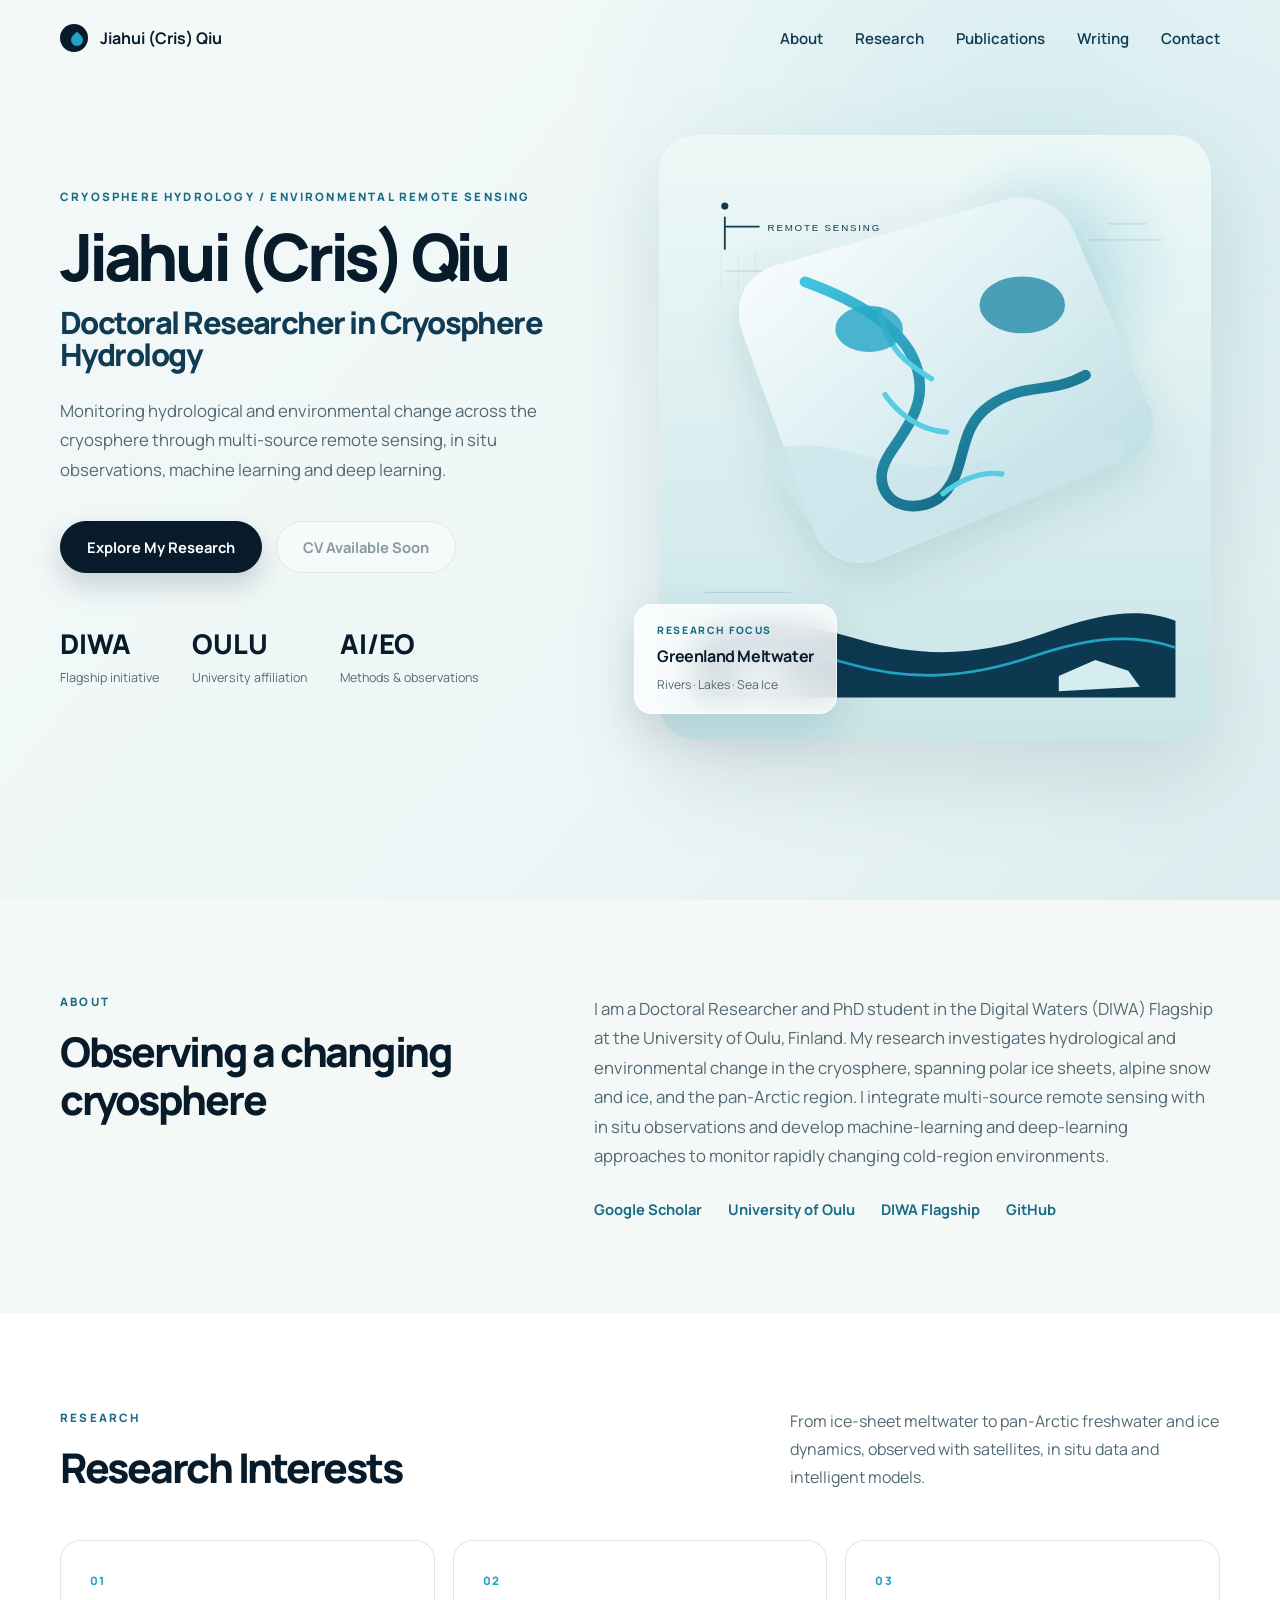
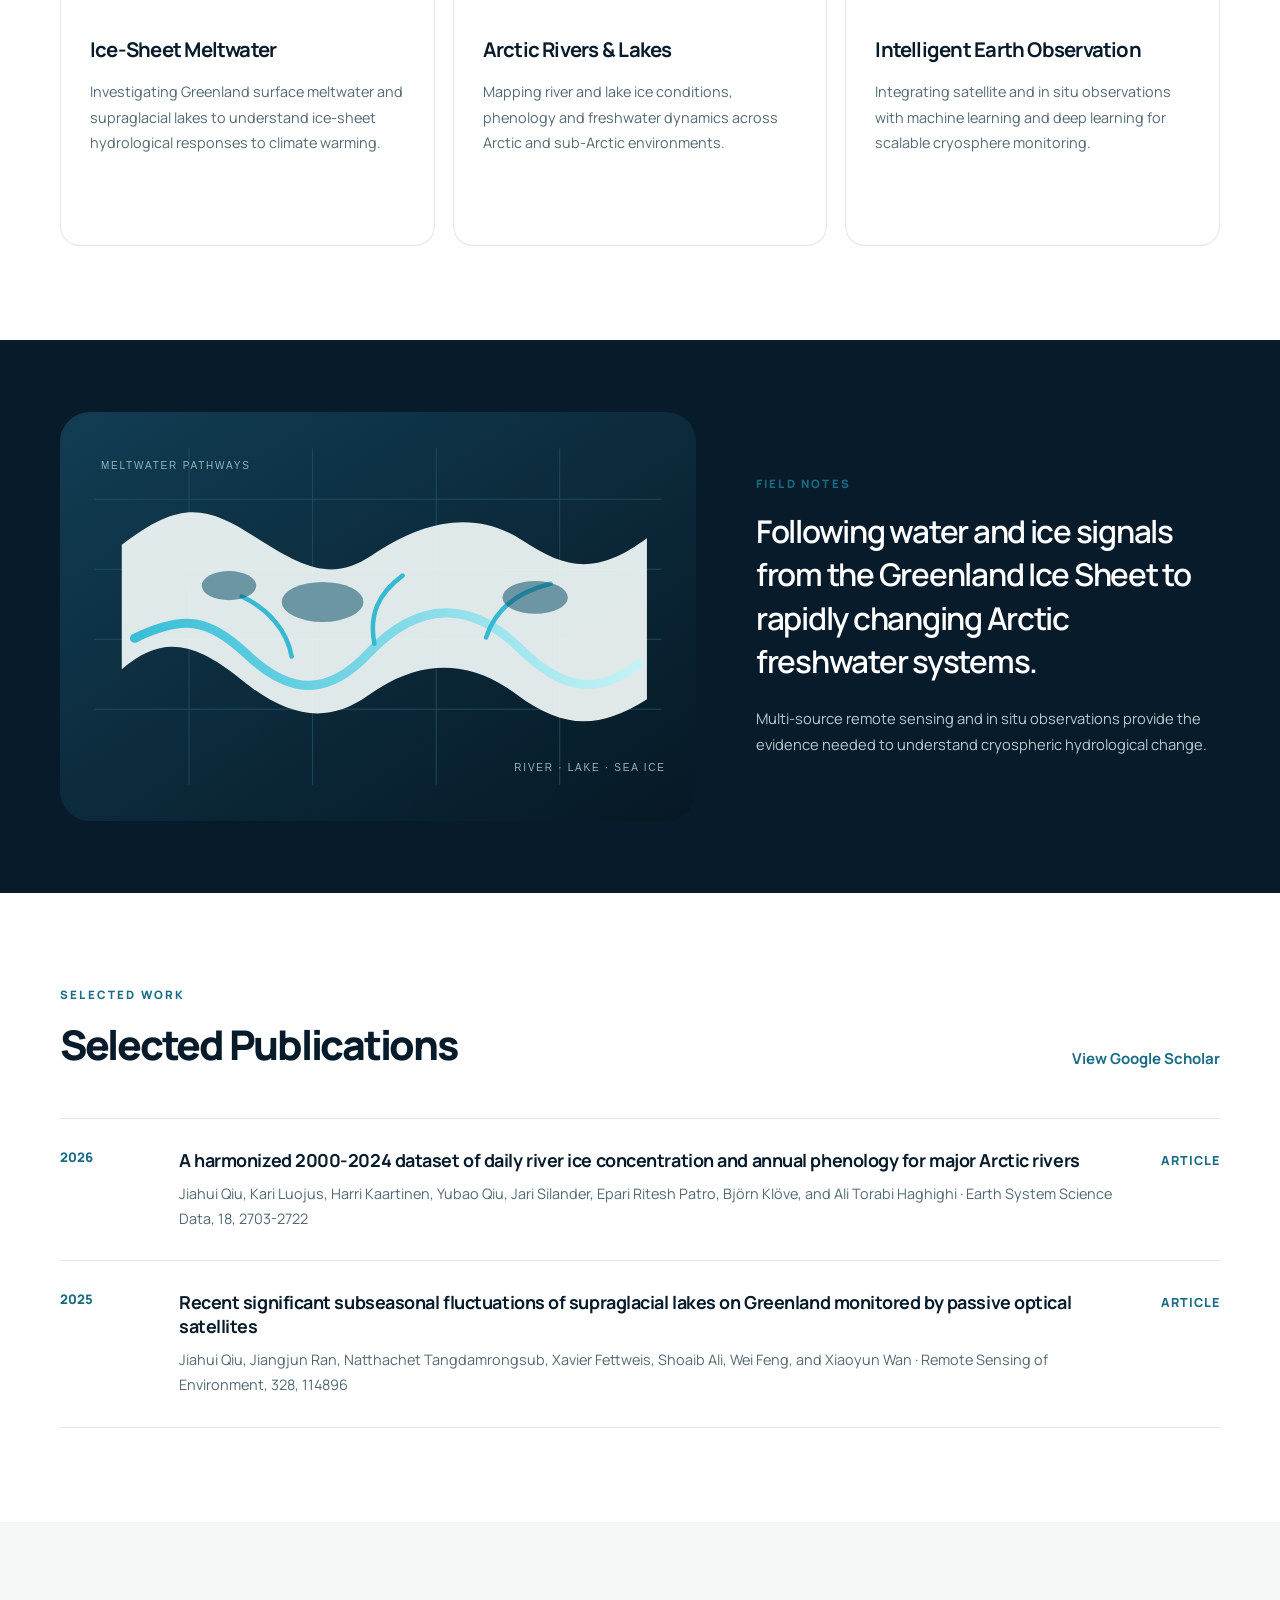
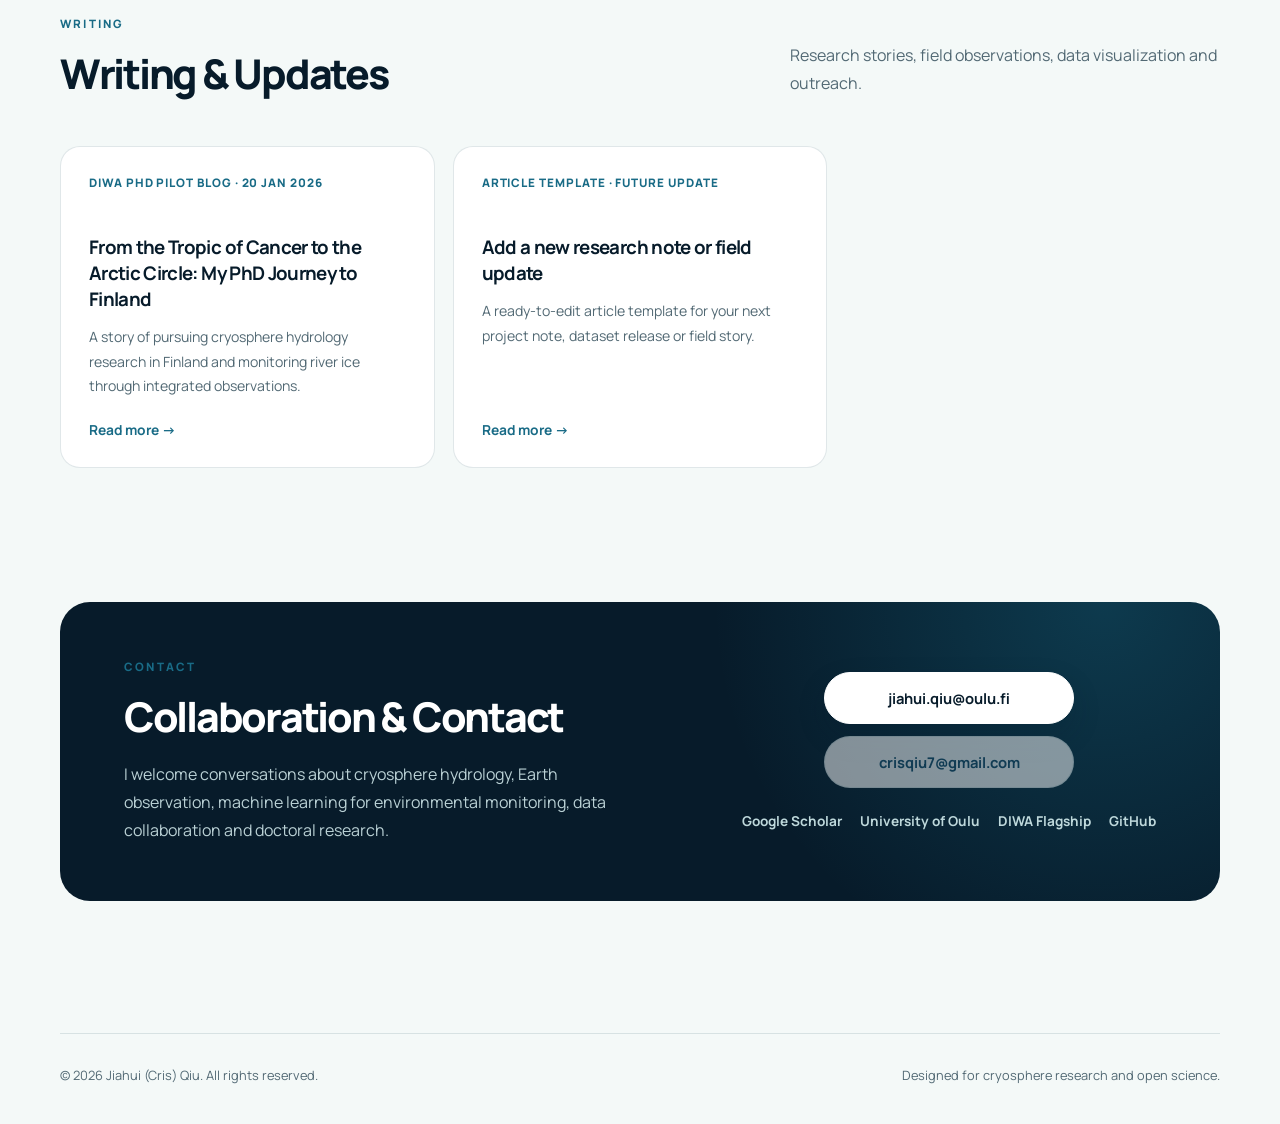
==== index.html @ 4e9aea38 "Create personal academic website" ====
<!doctype html>
<html lang="en">
  <head>
    <meta charset="utf-8">
    <meta name="viewport" content="width=device-width, initial-scale=1">
    <meta name="theme-color" content="#081c2b">
    <title>Jiahui (Cris) Qiu | Cryosphere Hydrology & Remote Sensing</title>
    <meta
      name="description"
      content="Jiahui (Cris) Qiu is a doctoral researcher at the University of Oulu studying cryospheric hydrology and environmental change through remote sensing and machine learning."
    >
    <link rel="icon" href="assets/favicon.svg" type="image/svg+xml">
    <link rel="preconnect" href="https://fonts.googleapis.com">
    <link rel="preconnect" href="https://fonts.gstatic.com" crossorigin>
    <link
      href="https://fonts.googleapis.com/css2?family=Manrope:wght@400;500;600;700;800&family=Noto+Sans+SC:wght@400;500;700&display=swap"
      rel="stylesheet"
    >
    <link rel="stylesheet" href="css/styles.css">
  </head>
  <body>
    <header class="site-header">
      <nav class="nav container" aria-label="Main navigation">
        <a class="brand" href="#top" aria-label="Back to home">
          <span class="brand-mark"></span>
          <span id="nav-name">Jiahui (Cris) Qiu</span>
        </a>
        <button class="menu-button" aria-expanded="false" aria-controls="nav-links">
          <span></span><span></span>
          <span class="sr-only">Open navigation</span>
        </button>
        <div id="nav-links" class="nav-links">
          <a href="#about">About</a>
          <a href="#research">Research</a>
          <a href="#publications">Publications</a>
          <a href="#writing">Writing</a>
          <a href="#contact">Contact</a>
        </div>
      </nav>
    </header>

    <main id="top">
      <section class="hero">
        <div class="container hero-grid">
          <div class="hero-content">
            <p class="eyebrow" id="hero-field">Cryosphere Hydrology / Environmental Remote Sensing</p>
            <h1>
              <span id="hero-name">Jiahui (Cris) Qiu</span>
              <span class="hero-role" id="hero-role">Doctoral Researcher in Cryosphere Hydrology</span>
            </h1>
            <p class="hero-summary" id="hero-summary"></p>
            <div class="hero-actions">
              <a class="button primary" href="#research">Explore My Research</a>
              <a class="button secondary" id="cv-link" href="#" target="_blank" rel="noreferrer">CV Available Soon</a>
            </div>
            <dl class="metrics" id="metrics"></dl>
          </div>
          <div class="hero-visual">
            <img id="profile-photo"
              src="assets/hero-ice-sheet.svg"
              alt="Stylized Greenland Ice Sheet meltwater pathways"
            >
            <aside class="observation-card">
              <span>Research Focus</span>
              <strong>Greenland Meltwater</strong>
              <p>Rivers · Lakes · Sea Ice</p>
            </aside>
          </div>
        </div>
      </section>

      <section id="about" class="section about-section">
        <div class="container split-layout">
          <div>
            <p class="section-tag">About</p>
            <h2>Observing a changing cryosphere</h2>
          </div>
          <div class="about-copy">
            <p id="about-text"></p>
            <div class="profile-links" id="profile-links"></div>
          </div>
        </div>
      </section>

      <section id="research" class="section research-section">
        <div class="container">
          <div class="section-heading">
            <div>
              <p class="section-tag">Research</p>
              <h2>Research Interests</h2>
            </div>
            <p>From ice-sheet meltwater to pan-Arctic freshwater and ice dynamics, observed with satellites, in situ data and intelligent models.</p>
          </div>
          <div id="research-cards" class="research-grid"></div>
        </div>
      </section>

      <section class="image-break" aria-label="Cryosphere research visual">
        <div class="container image-break-grid">
          <img src="assets/arctic-water-network.svg" alt="Abstract Arctic river, lake and ice transition pathways">
          <div class="image-break-copy">
            <p class="section-tag">Field Notes</p>
            <blockquote id="field-quote"></blockquote>
            <p id="field-caption"></p>
          </div>
        </div>
      </section>

      <section id="publications" class="section publications-section">
        <div class="container">
          <div class="section-heading">
            <div>
              <p class="section-tag">Selected Work</p>
              <h2>Selected Publications</h2>
            </div>
            <a class="text-link" id="scholar-link" href="#" target="_blank" rel="noreferrer">View Google Scholar</a>
          </div>
          <div id="publication-list" class="publication-list"></div>
        </div>
      </section>

      <section id="writing" class="section writing-section">
        <div class="container">
          <div class="section-heading">
            <div>
              <p class="section-tag">Writing</p>
              <h2>Writing & Updates</h2>
            </div>
            <p>Research stories, field observations, data visualization and outreach.</p>
          </div>
          <div id="article-list" class="article-grid"></div>
        </div>
      </section>

      <section id="contact" class="section contact-section">
        <div class="container contact-card">
          <div>
            <p class="section-tag">Contact</p>
            <h2>Collaboration & Contact</h2>
            <p id="contact-intro"></p>
          </div>
          <div class="contact-actions">
            <div class="email-links" id="email-links"></div>
            <div id="social-links" class="social-links"></div>
          </div>
        </div>
      </section>
    </main>

    <footer class="site-footer">
      <div class="container footer-inner">
        <p>© <span id="year"></span> <span id="footer-name">Jiahui (Cris) Qiu</span>. All rights reserved.</p>
        <p>Designed for cryosphere research and open science.</p>
      </div>
    </footer>

    <script src="js/content.js"></script>
    <script src="js/main.js"></script>
  </body>
</html>
---- css/styles.css ----
:root {
  --night: #071b2a;
  --ocean: #103b53;
  --glacial: #196b86;
  --meltwater: #22a2c5;
  --ice: #d9f1f4;
  --frost: #f4f9f8;
  --mist: #e8f0ef;
  --stone: #526974;
  --line: rgba(20, 71, 89, 0.13);
  --shadow: 0 28px 72px rgba(6, 33, 46, 0.11);
  --radius-lg: 30px;
  --radius-md: 20px;
  --container: 1160px;
}

* {
  box-sizing: border-box;
}

html {
  scroll-behavior: smooth;
}

body {
  margin: 0;
  color: var(--night);
  font-family: "Manrope", "Noto Sans SC", Arial, sans-serif;
  background: var(--frost);
  -webkit-font-smoothing: antialiased;
}

a {
  color: inherit;
  text-decoration: none;
}

img {
  display: block;
  max-width: 100%;
}

p {
  color: var(--stone);
  line-height: 1.75;
}

.sr-only {
  position: absolute;
  overflow: hidden;
  width: 1px;
  height: 1px;
  clip-path: inset(50%);
}

.container {
  width: min(var(--container), calc(100% - 48px));
  margin: 0 auto;
}

.site-header {
  position: fixed;
  z-index: 10;
  top: 0;
  width: 100%;
  border-bottom: 1px solid transparent;
  transition: background 0.25s ease, border-color 0.25s ease;
}

.site-header.scrolled {
  border-color: var(--line);
  background: rgba(244, 249, 248, 0.88);
  backdrop-filter: blur(18px);
}

.nav {
  display: flex;
  align-items: center;
  justify-content: space-between;
  min-height: 76px;
}

.brand {
  display: flex;
  gap: 12px;
  align-items: center;
  font-size: 1rem;
  font-weight: 700;
}

.brand-mark {
  position: relative;
  display: block;
  width: 28px;
  height: 28px;
  border-radius: 50%;
  background: var(--night);
}

.brand-mark::after {
  position: absolute;
  right: 5px;
  bottom: 6px;
  width: 12px;
  height: 12px;
  content: "";
  border-radius: 100% 0 100% 100%;
  background: var(--meltwater);
  transform: rotate(-45deg);
}

.nav-links {
  display: flex;
  gap: 32px;
  align-items: center;
  color: var(--ocean);
  font-size: 0.94rem;
  font-weight: 600;
}

.nav-links a:hover,
.text-link:hover,
.profile-links a:hover,
.social-links a:hover {
  color: var(--meltwater);
}

.menu-button {
  display: none;
}

.hero {
  min-height: 100vh;
  padding: 126px 0 70px;
  overflow: hidden;
  background:
    radial-gradient(circle at 80% 20%, rgba(34, 162, 197, 0.13), transparent 37%),
    linear-gradient(130deg, var(--frost), #edf6f6 62%, #dbecee);
}

.hero-grid {
  display: grid;
  grid-template-columns: 0.97fr 1.03fr;
  gap: 54px;
  align-items: center;
}

.eyebrow,
.section-tag {
  margin: 0 0 18px;
  color: var(--glacial);
  font-size: 0.72rem;
  font-weight: 800;
  letter-spacing: 0.19em;
  line-height: 1.4;
  text-transform: uppercase;
}

h1,
h2,
h3,
p {
  margin-top: 0;
}

h1 {
  margin-bottom: 25px;
  font-size: clamp(3rem, 5.1vw, 4.85rem);
  font-weight: 800;
  letter-spacing: -0.065em;
  line-height: 1.04;
}

.hero-role {
  display: block;
  max-width: 520px;
  margin-top: 16px;
  color: var(--ocean);
  font-size: clamp(1.45rem, 2.4vw, 2.25rem);
  letter-spacing: -0.05em;
}

.hero-summary {
  max-width: 525px;
  margin-bottom: 37px;
  font-size: 1.05rem;
}

.hero-actions {
  display: flex;
  gap: 14px;
  margin-bottom: 52px;
}

.button {
  display: inline-flex;
  align-items: center;
  justify-content: center;
  min-height: 52px;
  padding: 0 26px;
  border: 1px solid var(--line);
  border-radius: 100px;
  font-size: 0.92rem;
  font-weight: 700;
  transition: transform 0.2s ease, box-shadow 0.2s ease;
}

.button:hover {
  transform: translateY(-2px);
}

.button.primary {
  color: white;
  border-color: var(--night);
  background: var(--night);
  box-shadow: 0 12px 28px rgba(7, 27, 42, 0.18);
}

.button.secondary {
  color: var(--ocean);
  background: rgba(255, 255, 255, 0.5);
}

.button.disabled {
  color: var(--stone);
  cursor: default;
  opacity: 0.66;
  pointer-events: none;
}

.metrics {
  display: flex;
  gap: 33px;
  margin: 0;
}

.metric dt {
  margin-bottom: 7px;
  color: var(--night);
  font-size: 1.7rem;
  font-weight: 800;
}

.metric dd {
  margin: 0;
  color: var(--stone);
  font-size: 0.78rem;
}

.hero-visual {
  position: relative;
}

.hero-visual img {
  width: 100%;
  filter: drop-shadow(0 35px 43px rgba(10, 50, 68, 0.12));
}

.observation-card {
  position: absolute;
  bottom: 35px;
  left: -16px;
  padding: 18px 22px;
  border: 1px solid rgba(255, 255, 255, 0.72);
  border-radius: 18px;
  background: rgba(255, 255, 255, 0.82);
  box-shadow: 0 18px 46px rgba(8, 45, 60, 0.13);
  backdrop-filter: blur(16px);
}

.observation-card span {
  display: block;
  margin-bottom: 8px;
  color: var(--glacial);
  font-size: 0.64rem;
  font-weight: 800;
  letter-spacing: 0.15em;
  text-transform: uppercase;
}

.observation-card strong {
  display: block;
  letter-spacing: -0.025em;
}

.observation-card p {
  margin: 7px 0 0;
  font-size: 0.76rem;
}

.section {
  padding: 94px 0;
}

.split-layout {
  display: grid;
  grid-template-columns: 0.84fr 1.16fr;
  gap: 80px;
}

h2 {
  margin-bottom: 0;
  font-size: clamp(2rem, 3.2vw, 2.7rem);
  font-weight: 800;
  letter-spacing: -0.055em;
  line-height: 1.16;
}

.about-copy p {
  margin-bottom: 29px;
  font-size: 1.05rem;
}

.profile-links {
  display: flex;
  flex-wrap: wrap;
  gap: 13px 26px;
  color: var(--glacial);
  font-size: 0.92rem;
  font-weight: 700;
}

.section-heading {
  display: flex;
  gap: 54px;
  align-items: end;
  justify-content: space-between;
  margin-bottom: 49px;
}

.section-heading p:not(.section-tag) {
  max-width: 430px;
  margin: 0;
}

.research-section {
  background: white;
}

.research-grid {
  display: grid;
  grid-template-columns: repeat(3, 1fr);
  gap: 18px;
}

.research-card {
  min-height: 306px;
  padding: 32px 29px;
  border: 1px solid var(--line);
  border-radius: var(--radius-md);
  background: #fff;
  transition: transform 0.25s ease, box-shadow 0.25s ease;
}

.research-card:hover {
  transform: translateY(-4px);
  box-shadow: var(--shadow);
}

.research-number {
  display: block;
  margin-bottom: 47px;
  color: var(--meltwater);
  font-size: 0.72rem;
  font-weight: 800;
  letter-spacing: 0.12em;
}

.research-card h3 {
  margin-bottom: 16px;
  font-size: 1.27rem;
  letter-spacing: -0.038em;
}

.research-card p {
  margin: 0;
  font-size: 0.9rem;
}

.image-break {
  padding: 72px 0;
  background: var(--night);
}

.image-break-grid {
  display: grid;
  grid-template-columns: 1fr 0.73fr;
  gap: 60px;
  align-items: center;
}

.image-break img {
  width: 100%;
  border-radius: var(--radius-lg);
}

.image-break-copy blockquote {
  margin: 0 0 23px;
  color: white;
  font-size: clamp(1.48rem, 2.45vw, 2.12rem);
  font-weight: 600;
  letter-spacing: -0.04em;
  line-height: 1.38;
}

.image-break-copy p:not(.section-tag) {
  margin: 0;
  color: #b2cbd1;
  font-size: 0.92rem;
}

.publications-section {
  background: #fff;
}

.text-link {
  color: var(--glacial);
  font-size: 0.94rem;
  font-weight: 700;
}

.publication {
  display: grid;
  grid-template-columns: 90px 1fr auto;
  gap: 29px;
  align-items: start;
  padding: 29px 0;
  border-top: 1px solid var(--line);
}

.publication:last-child {
  border-bottom: 1px solid var(--line);
}

.publication-year {
  color: var(--glacial);
  font-size: 0.82rem;
  font-weight: 800;
}

.publication h3 {
  margin: 0 0 9px;
  font-size: 1.12rem;
  letter-spacing: -0.025em;
}

.publication p {
  margin: 0;
  font-size: 0.9rem;
}

.publication a {
  margin-top: 4px;
  color: var(--glacial);
  font-size: 0.78rem;
  font-weight: 800;
  letter-spacing: 0.08em;
  text-transform: uppercase;
}

.article-grid {
  display: grid;
  grid-template-columns: repeat(3, 1fr);
  gap: 18px;
}

.article {
  display: flex;
  flex-direction: column;
  min-height: 290px;
  padding: 28px;
  border: 1px solid var(--line);
  border-radius: var(--radius-md);
  background: white;
}

.article-meta {
  margin-bottom: 43px;
  color: var(--glacial);
  font-size: 0.73rem;
  font-weight: 800;
  letter-spacing: 0.08em;
  text-transform: uppercase;
}

.article h3 {
  margin-bottom: 13px;
  font-size: 1.17rem;
  letter-spacing: -0.035em;
}

.article p {
  flex: 1;
  margin-bottom: 21px;
  font-size: 0.88rem;
}

.article a {
  color: var(--glacial);
  font-size: 0.86rem;
  font-weight: 700;
}

.contact-section {
  padding-top: 40px;
}

.contact-card {
  display: grid;
  grid-template-columns: 1fr auto;
  gap: 55px;
  align-items: center;
  padding: 57px 64px;
  border-radius: var(--radius-lg);
  background:
    radial-gradient(circle at 90% 0, rgba(34, 162, 197, 0.23), transparent 36%),
    var(--night);
}

.contact-card h2 {
  color: white;
}

.contact-card p:not(.section-tag) {
  max-width: 520px;
  margin: 19px 0 0;
  color: #bad1d5;
}

.contact-actions {
  display: flex;
  flex-direction: column;
  gap: 24px;
  align-items: center;
}

.email-links {
  display: flex;
  flex-direction: column;
  gap: 12px;
}

.email-links .button {
  min-width: 250px;
}

.contact-actions .button.primary {
  border-color: white;
  color: var(--night);
  background: white;
}

.social-links {
  display: flex;
  gap: 18px;
  color: #bed8db;
  font-size: 0.85rem;
  font-weight: 700;
}

.site-footer {
  padding: 38px 0;
}

.footer-inner {
  display: flex;
  justify-content: space-between;
  border-top: 1px solid var(--line);
  padding-top: 30px;
}

.footer-inner p {
  margin: 0;
  font-size: 0.8rem;
}

@media (max-width: 900px) {
  .hero-grid,
  .split-layout,
  .image-break-grid,
  .contact-card {
    grid-template-columns: 1fr;
  }

  .hero-content {
    order: 1;
  }

  .hero-visual {
    order: 2;
  }

  .research-grid,
  .article-grid {
    grid-template-columns: 1fr;
  }

  .split-layout,
  .section-heading {
    gap: 27px;
  }

  .contact-actions {
    align-items: start;
  }

  .email-links .button {
    min-width: 0;
  }
}

@media (max-width: 700px) {
  .container {
    width: min(var(--container), calc(100% - 34px));
  }

  .site-header {
    background: rgba(244, 249, 248, 0.92);
    backdrop-filter: blur(18px);
  }

  .nav {
    min-height: 68px;
  }

  .menu-button {
    display: flex;
    flex-direction: column;
    gap: 7px;
    padding: 12px 2px 12px 12px;
    border: 0;
    background: transparent;
  }

  .menu-button span:not(.sr-only) {
    width: 24px;
    height: 2px;
    background: var(--night);
  }

  .nav-links {
    position: absolute;
    top: 68px;
    right: 17px;
    left: 17px;
    display: none;
    flex-direction: column;
    gap: 21px;
    align-items: start;
    padding: 24px;
    border: 1px solid var(--line);
    border-radius: 16px;
    background: white;
    box-shadow: var(--shadow);
  }

  .nav-links.open {
    display: flex;
  }

  .hero {
    min-height: 0;
    padding-top: 106px;
  }

  .hero-grid {
    gap: 45px;
  }

  .hero-actions,
  .metrics {
    flex-wrap: wrap;
  }

  .observation-card {
    bottom: 18px;
    left: 14px;
  }

  .section {
    padding: 70px 0;
  }

  .section-heading {
    display: block;
    margin-bottom: 35px;
  }

  .section-heading p:not(.section-tag),
  .section-heading .text-link {
    display: block;
    margin-top: 20px;
  }

  .publication {
    grid-template-columns: 1fr;
    gap: 14px;
  }

  .contact-card {
    padding: 39px 27px;
  }

  .footer-inner {
    flex-direction: column;
    gap: 10px;
  }
}
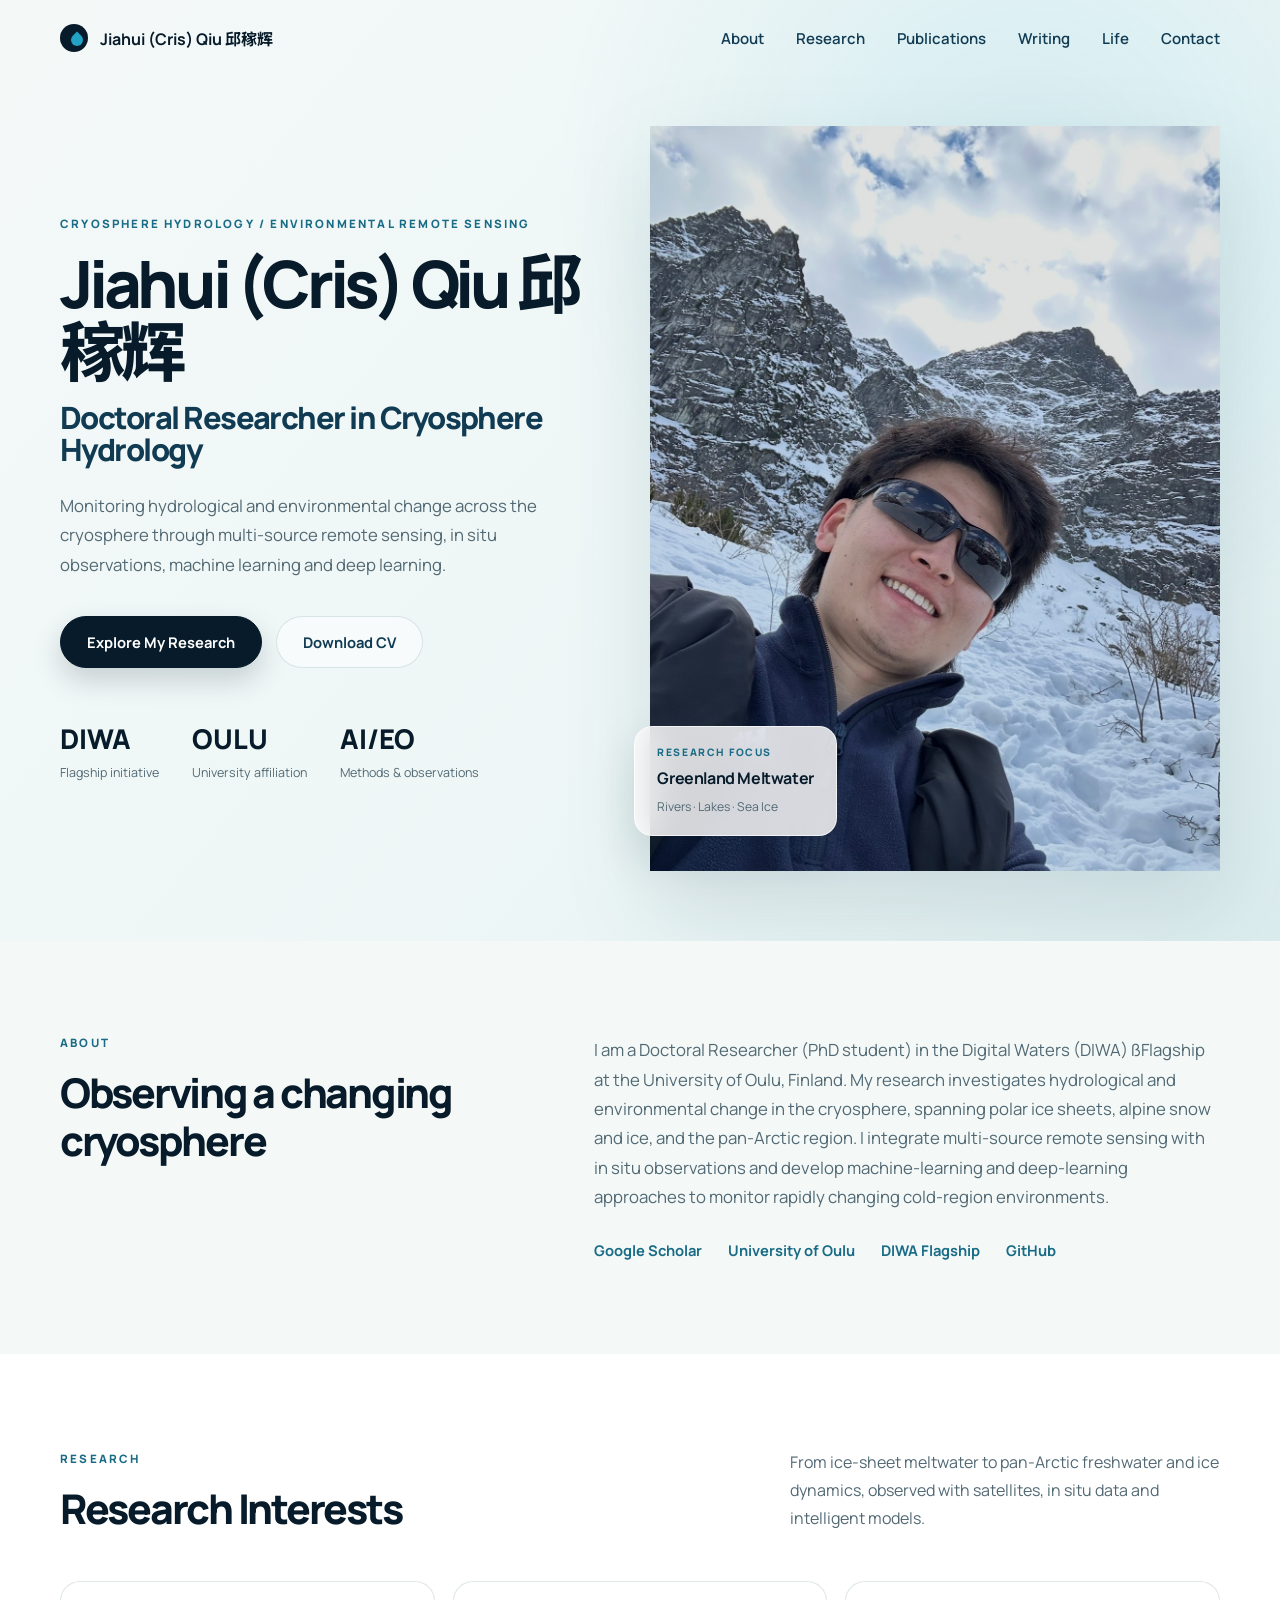
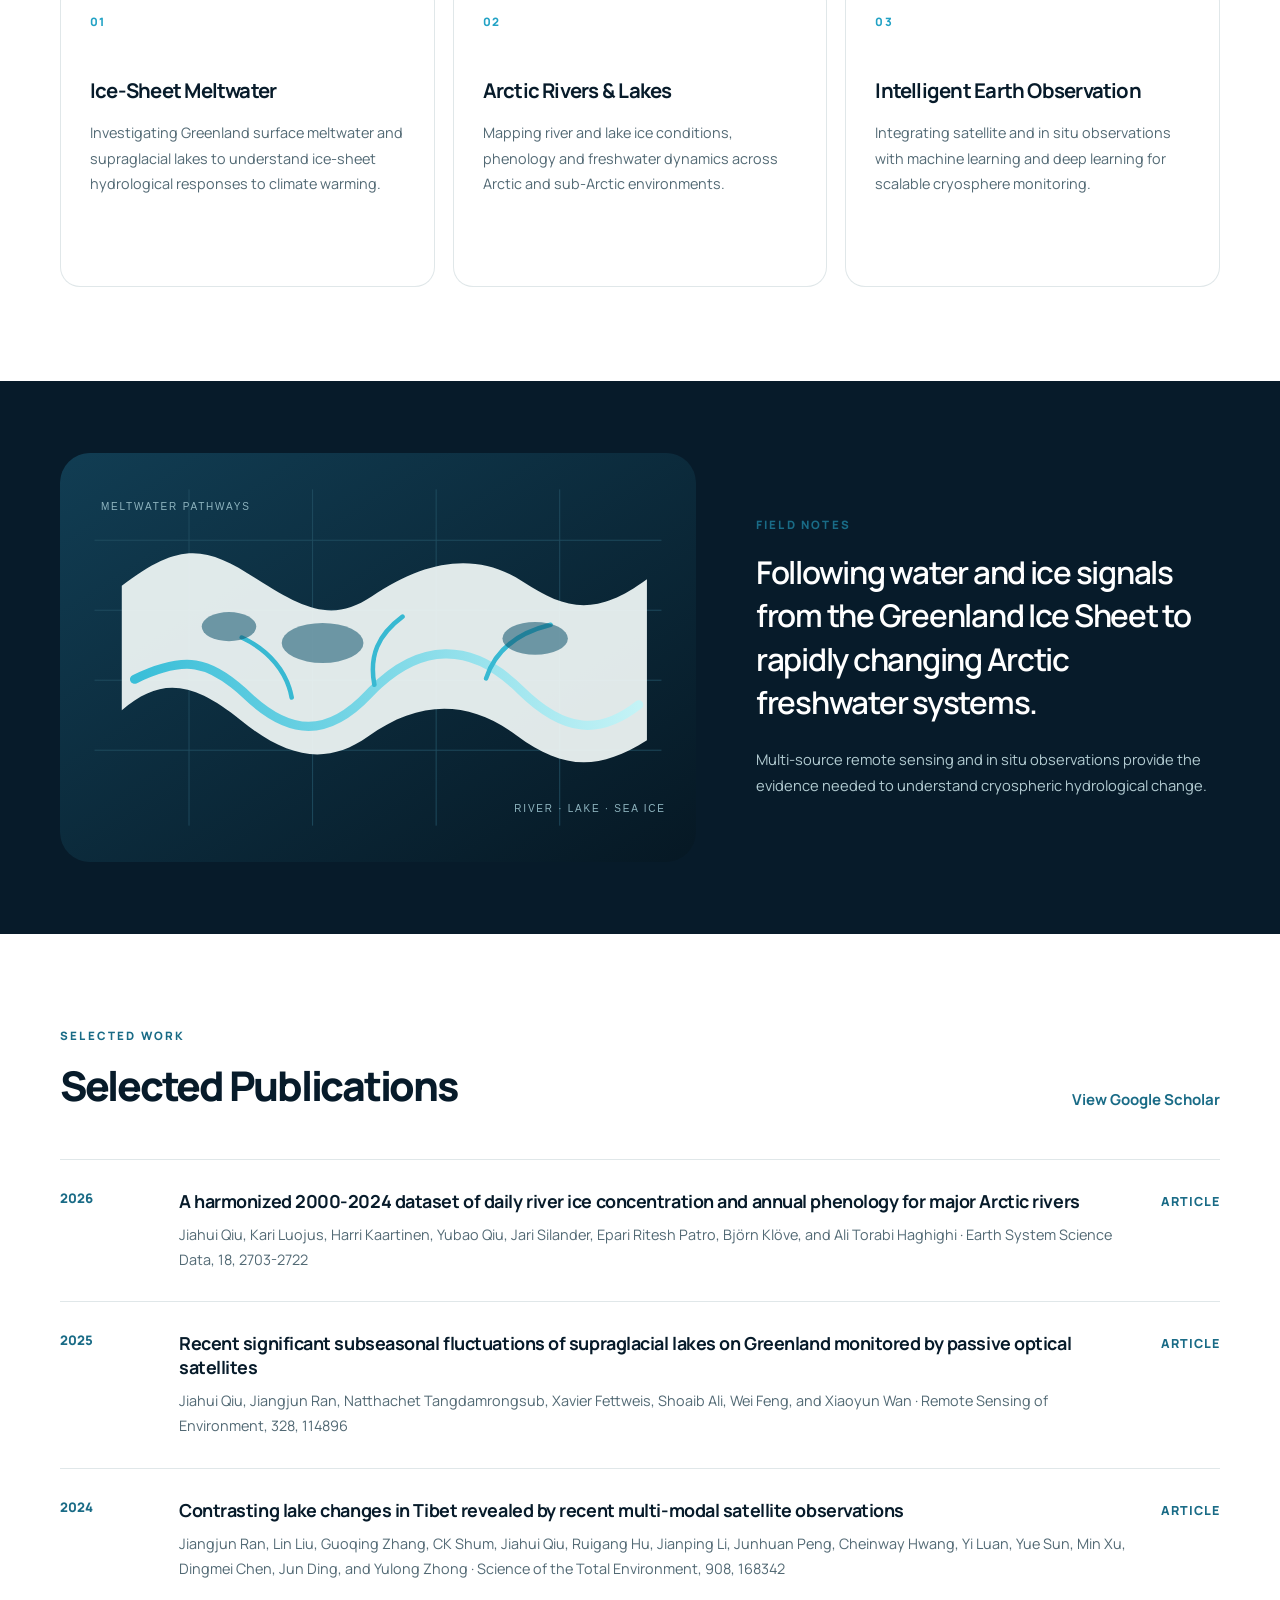
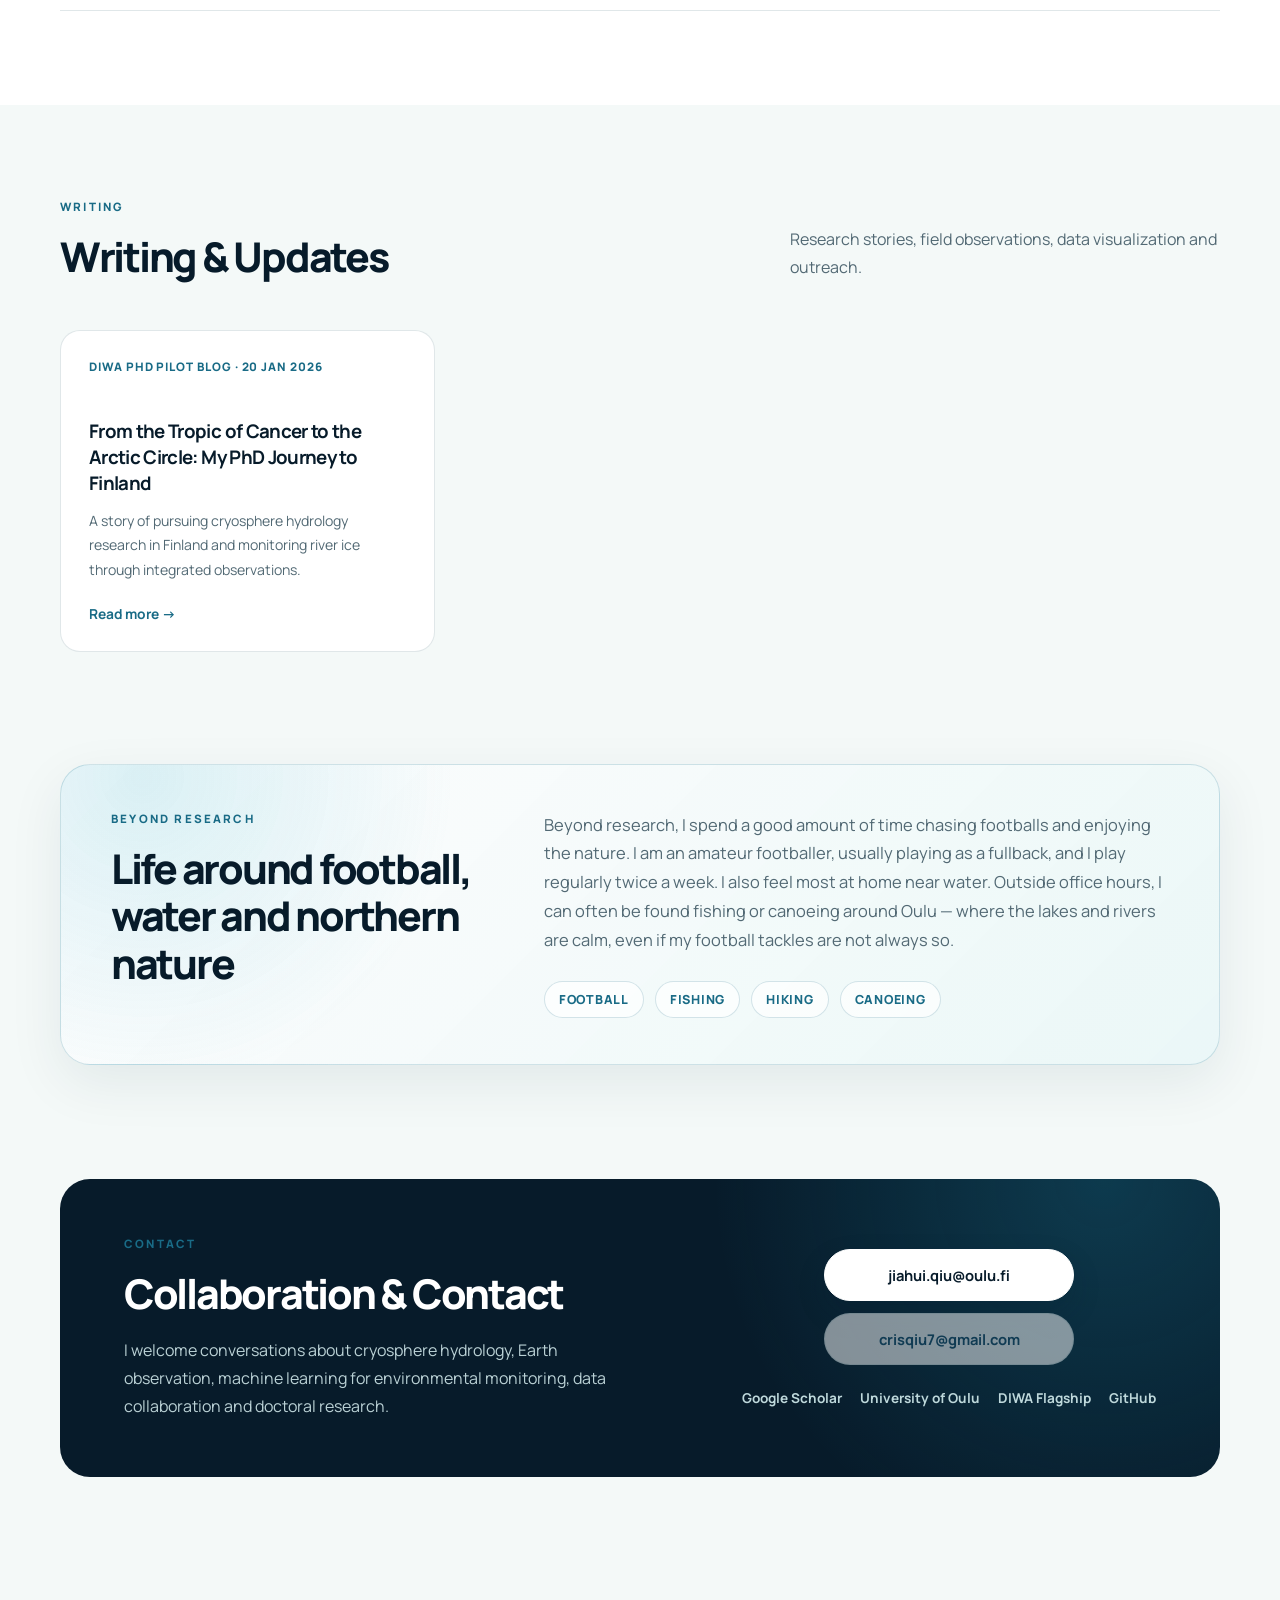
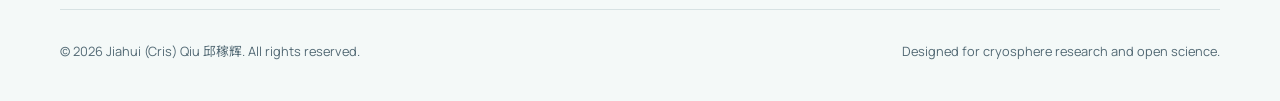
==== commit 300eba1e: "Add beyond research personal interests section" ====
--- a/index.html
+++ b/index.html
@@ -34,6 +34,7 @@
           <a href="#research">Research</a>
           <a href="#publications">Publications</a>
           <a href="#writing">Writing</a>
+          <a href="#life">Life</a>
           <a href="#contact">Contact</a>
         </div>
       </nav>
@@ -132,6 +133,19 @@
         </div>
       </section>
 
+      <section id="life" class="section life-section">
+        <div class="container life-card">
+          <div>
+            <p class="section-tag">Beyond Research</p>
+            <h2>Life around football, water and northern nature</h2>
+          </div>
+          <div class="life-copy">
+            <p id="interest-text"></p>
+            <div id="interest-items" class="interest-items"></div>
+          </div>
+        </div>
+      </section>
+
       <section id="contact" class="section contact-section">
         <div class="container contact-card">
           <div>
--- a/css/styles.css
+++ b/css/styles.css
@@ -501,6 +501,51 @@
   font-weight: 700;
 }
 
+.life-section {
+  padding-top: 18px;
+  padding-bottom: 74px;
+}
+
+.life-card {
+  display: grid;
+  grid-template-columns: 0.75fr 1.25fr;
+  gap: 58px;
+  padding: 46px 50px;
+  border: 1px solid rgba(25, 107, 134, 0.18);
+  border-radius: var(--radius-lg);
+  background:
+    radial-gradient(circle at 7% 4%, rgba(34, 162, 197, 0.16), transparent 28%),
+    linear-gradient(135deg, rgba(255, 255, 255, 0.84), rgba(233, 246, 247, 0.88));
+  box-shadow: 0 18px 54px rgba(8, 45, 60, 0.08);
+}
+
+.life-card h2 {
+  max-width: 390px;
+}
+
+.life-copy p {
+  margin-bottom: 26px;
+  font-size: 1.03rem;
+}
+
+.interest-items {
+  display: flex;
+  flex-wrap: wrap;
+  gap: 11px;
+}
+
+.interest-items span {
+  padding: 9px 14px;
+  border: 1px solid rgba(25, 107, 134, 0.18);
+  border-radius: 999px;
+  color: var(--glacial);
+  background: rgba(255, 255, 255, 0.68);
+  font-size: 0.78rem;
+  font-weight: 800;
+  letter-spacing: 0.06em;
+  text-transform: uppercase;
+}
+
 .contact-section {
   padding-top: 40px;
 }
@@ -578,6 +623,7 @@
   .hero-grid,
   .split-layout,
   .image-break-grid,
+  .life-card,
   .contact-card {
     grid-template-columns: 1fr;
   }
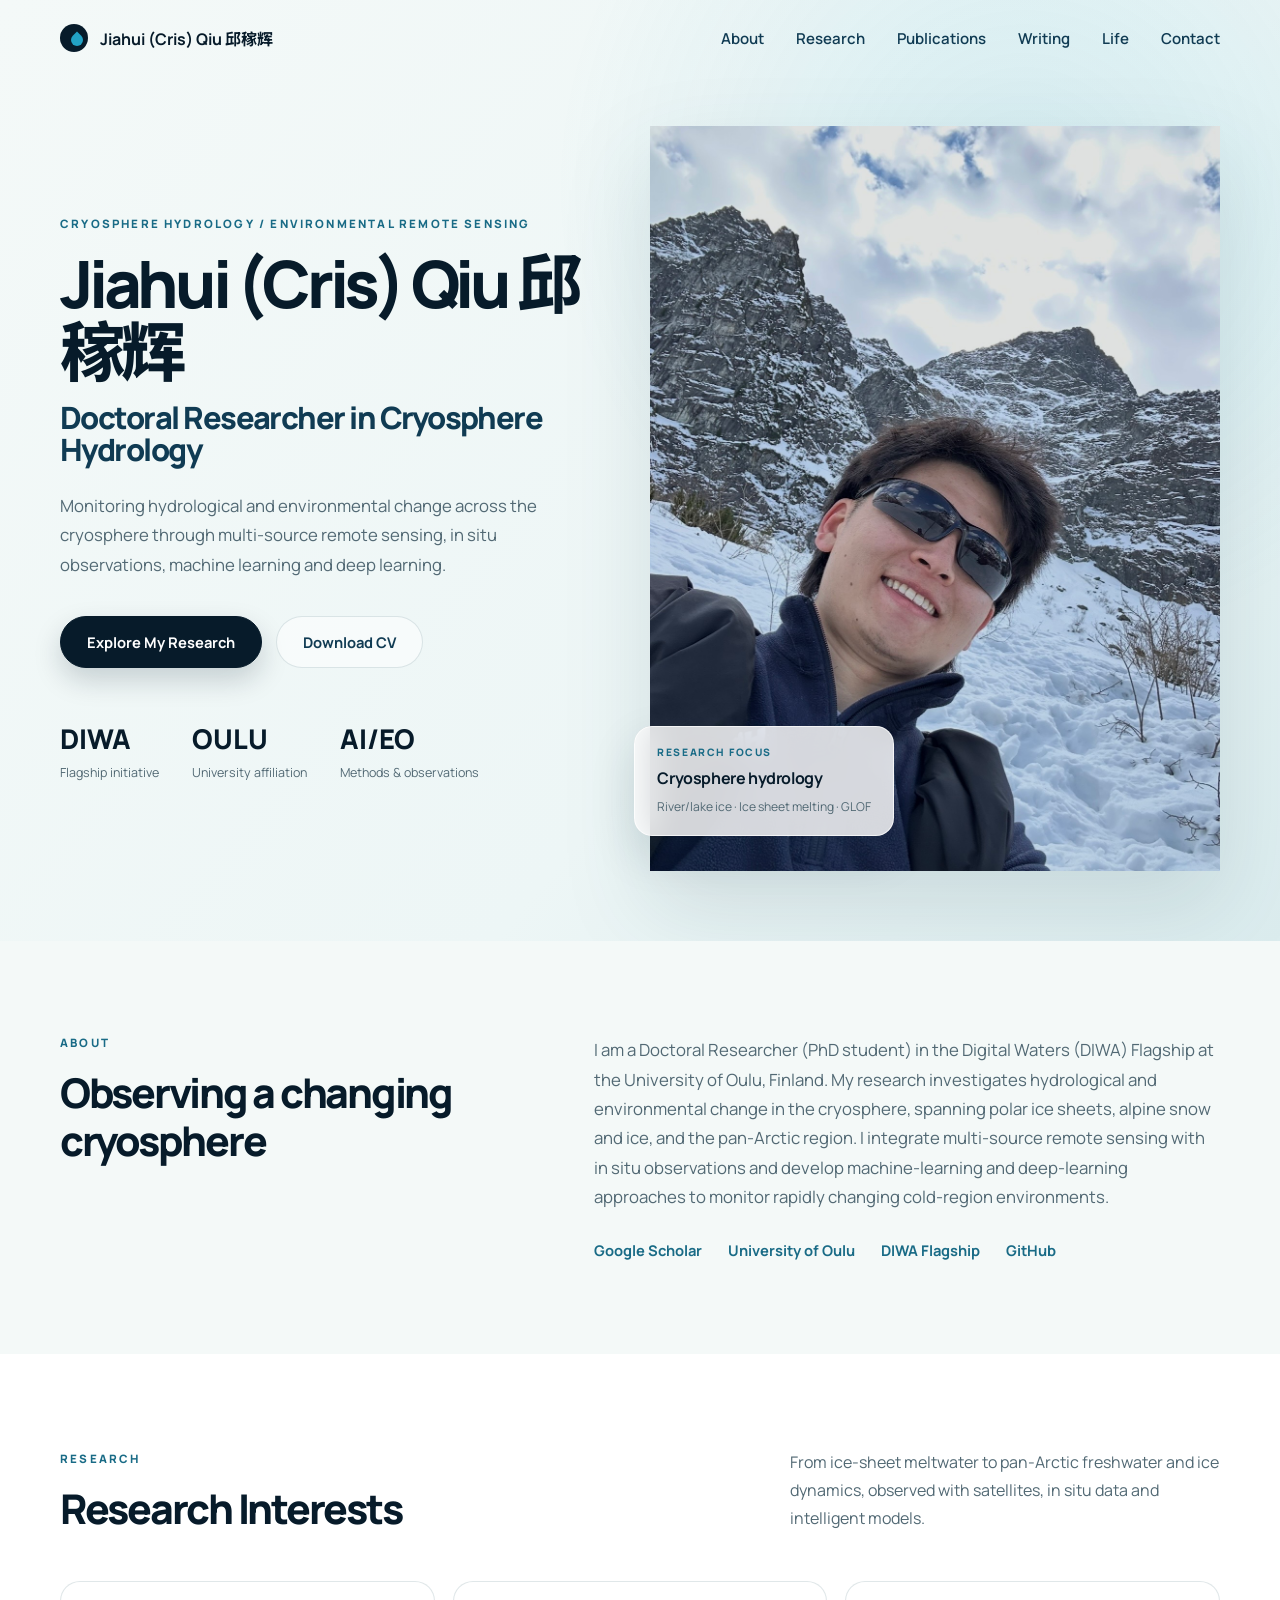
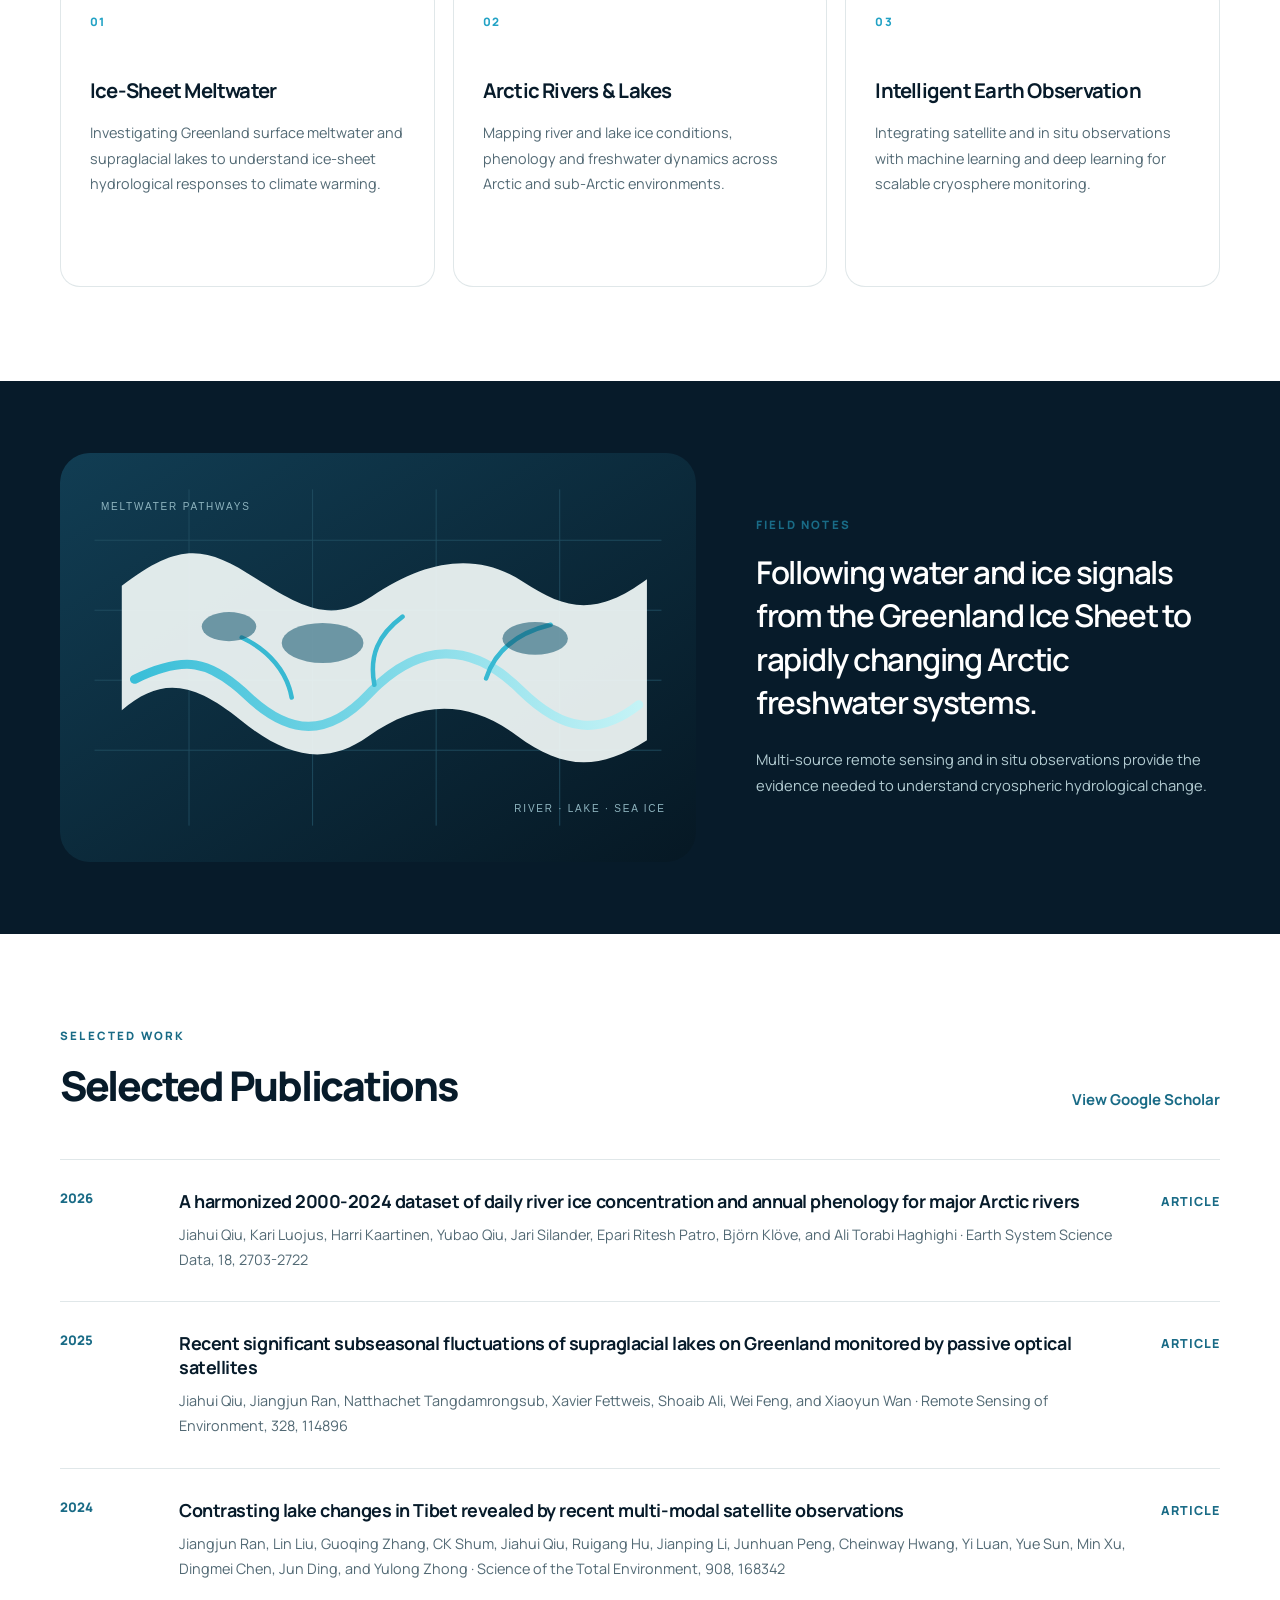
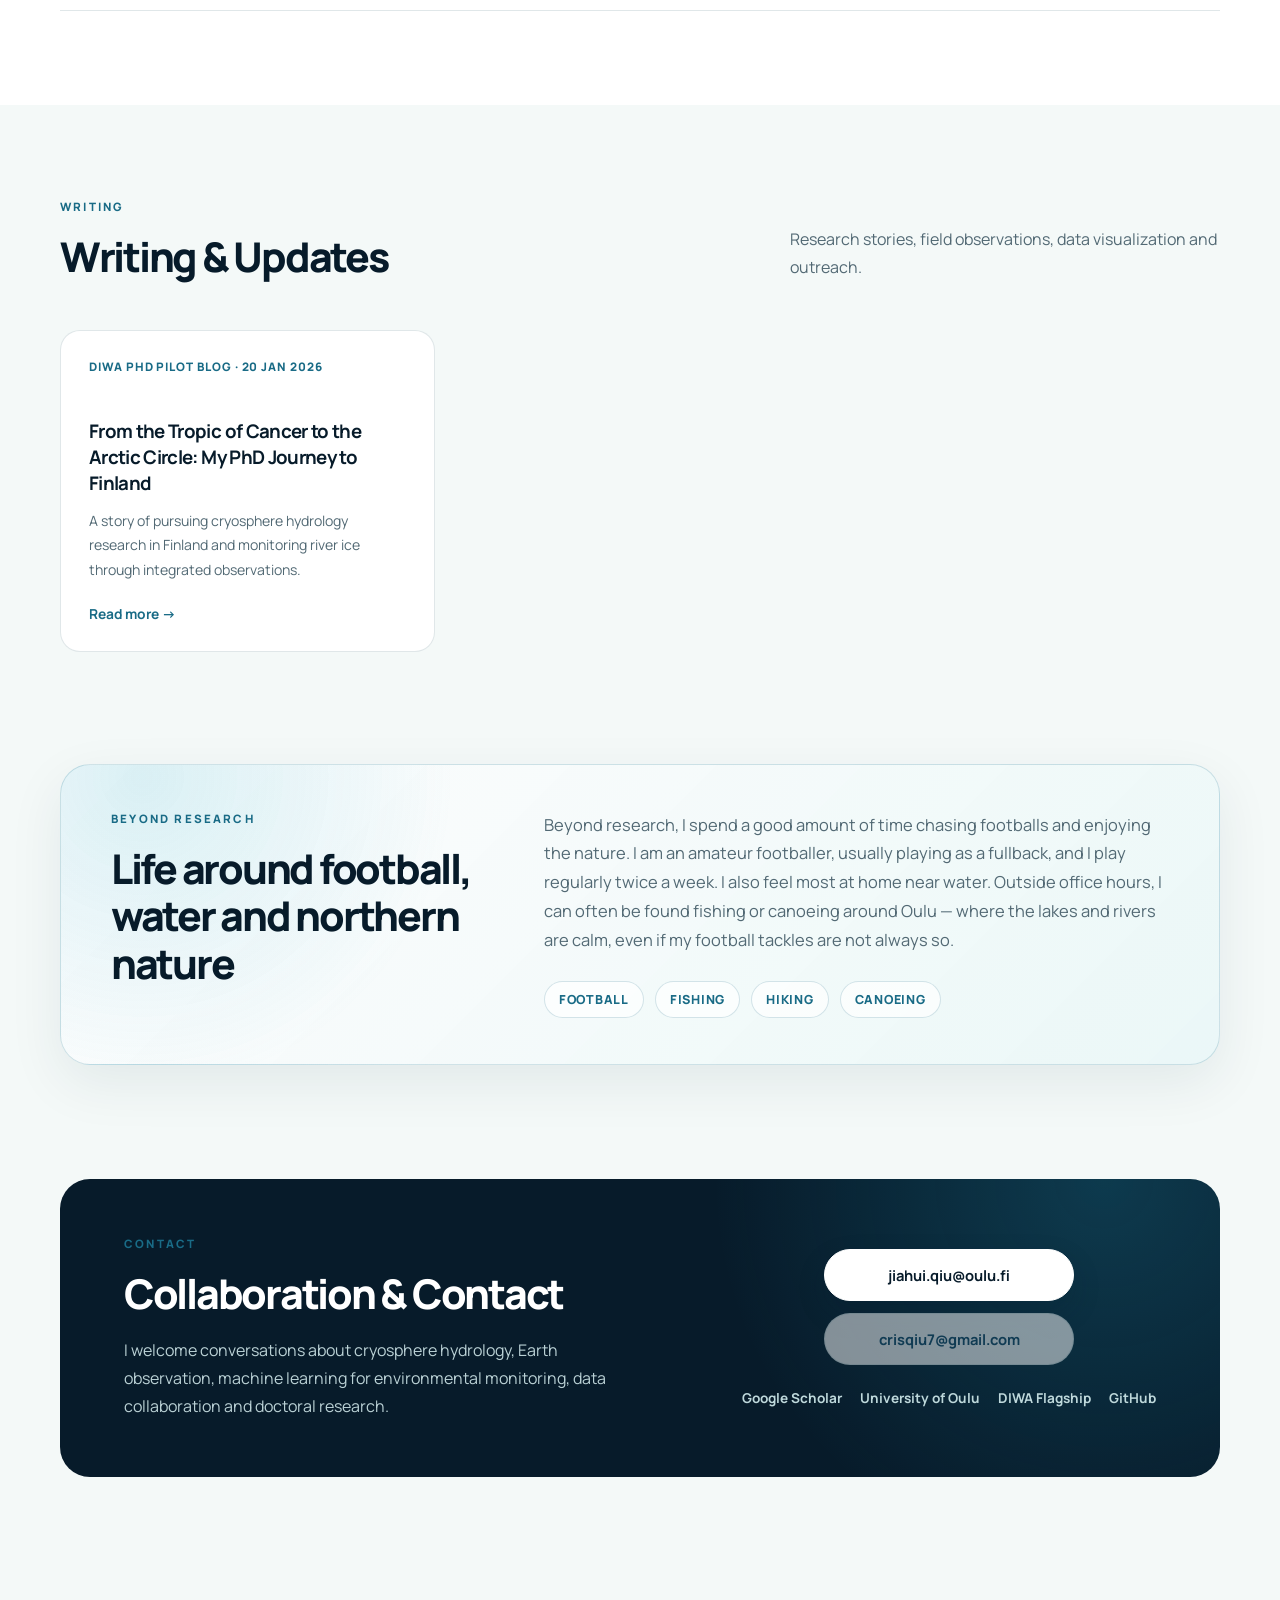
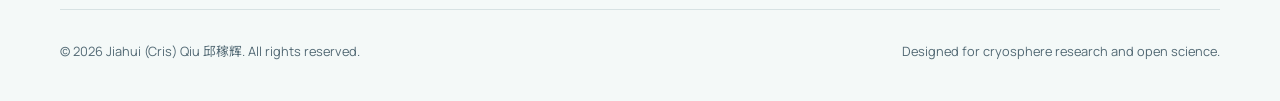
==== commit 90cd15f4: "Add beyond research personal interests section" ====
--- a/index.html
+++ b/index.html
@@ -63,8 +63,8 @@
             >
             <aside class="observation-card">
               <span>Research Focus</span>
-              <strong>Greenland Meltwater</strong>
-              <p>Rivers · Lakes · Sea Ice</p>
+              <strong>Cryosphere hydrology</strong>
+              <p>River/lake ice · Ice sheet melting · GLOF</p>
             </aside>
           </div>
         </div>
